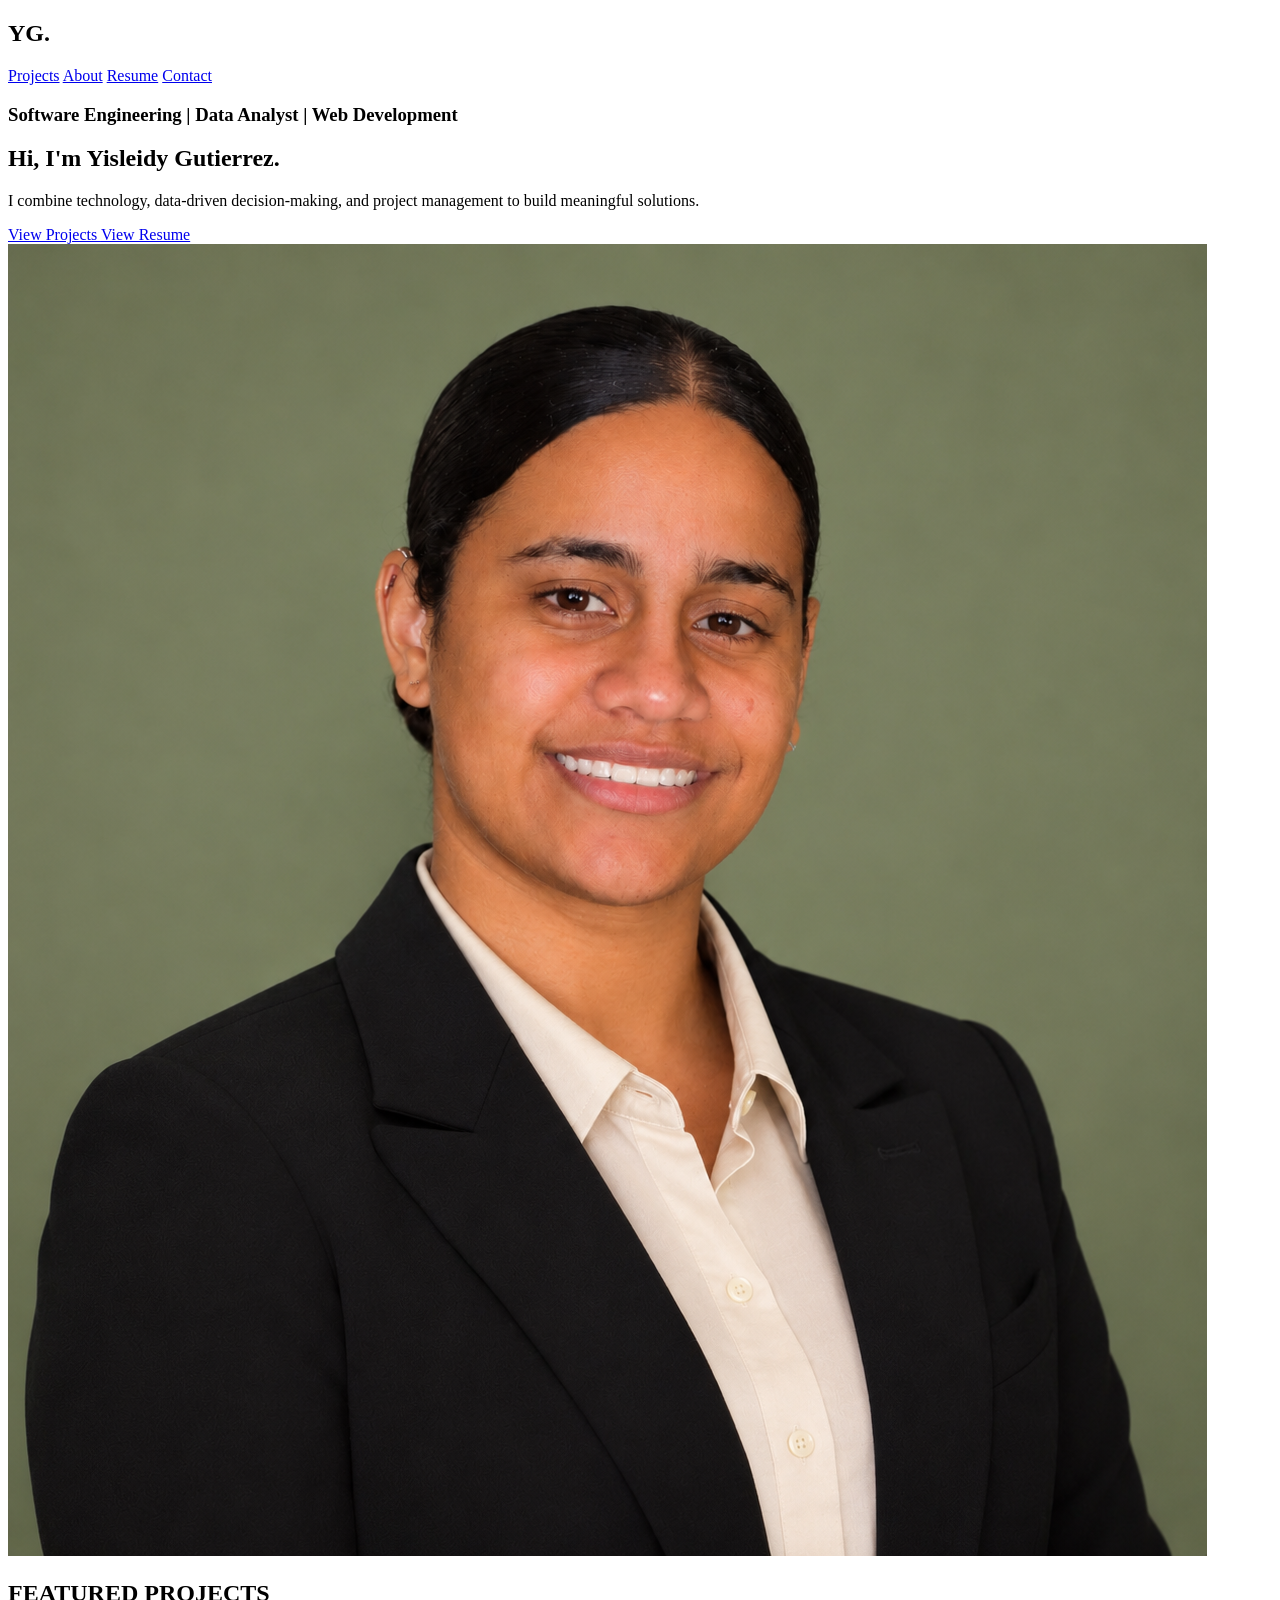
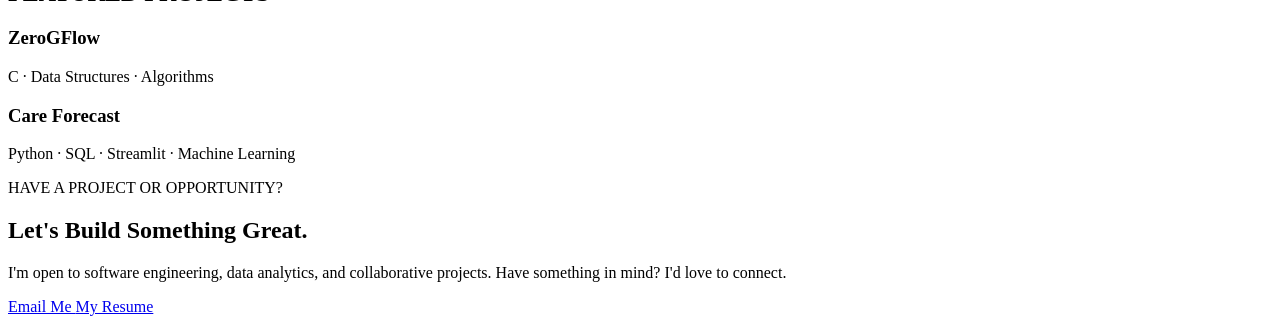
==== index.html @ 161207da "feat: added contact, about, resume, and projects buttons" ====
<!DOCTYPE html>
<html lang="en">

<head>
    <meta charset="UTF-8">
    <meta name="viewport" content="width=device-width, initial-scale=1.0">
    <title>Yisleidy Gutierrez | Portfolio</title>
    <link rel="stylesheet" href="styles.css">
</head>

<body>
    <header>
        <nav class="navbar">
            <h2 class="logo">YG.</h2>
            <div class="nav-links">
                <a href="projects.html">Projects</a>
                <a href="about.html">About</a>
                <a href="resume.html">Resume</a>
                <a href="index.html#contact">Contact</a>
            </div>
        </nav>
    </header>

<main>
    <!-- hero section -->
    <section class="port-hero">
        <div class="port-introduction">
            <h3 class="subtitle">
                Software Engineering | Data Analyst | Web Development
            </h3>

            <h1>Hi, I'm Yisleidy Gutierrez.</h1>

            <p>I combine technology, data-driven
            decision-making, and project management
            to build meaningful solutions. </p>

            <div class="hero-buttons">
                   <a href="projects.html" class="btn-primary">
                    View Projects </a>

                    <a href="resume.html" class="btn-secondary">View Resume</a>
            </div>
        </div>

        <img src="./images/Headshot.png" alt="Professional headshot" class="headshot">
    </section>

    <!-- featured projects section -->
    <section id="projects" class="projects">

        <h2>FEATURED PROJECTS</h2>

        <div class="project-container">

            <div class="project-card">
                <h3>ZeroGFlow</h3>
                <p>C · Data Structures · Algorithms</p>
            </div>

            <div class="project-card">
                <h3>Care Forecast</h3>
                <p>Python · SQL · Streamlit · Machine Learning</p>
            </div>

        </div>
    </section>

    <!-- contact section -->
    <section id="contact">
    <div class="contact-header">
        <p class="contact-tag">
            HAVE A PROJECT OR OPPORTUNITY?
        </p>

        <h2>Let's Build Something Great.</h2>

        <p class="contact-intro">
            I'm open to software engineering, data analytics,
            and collaborative projects. Have something in mind?
            I'd love to connect.
        </p>

        <div class="contact-buttons">
            <a href="mailto:yisleidy.gnunez@gmail.com" class="contact-btn primary-btn"> Email Me
            </a>

            <a href="assets/resume/YG_Resume.pdf" class="contact-btn secondary-btn"download> My Resume
            </a>
        </div>
    </div>

</main>
</body>
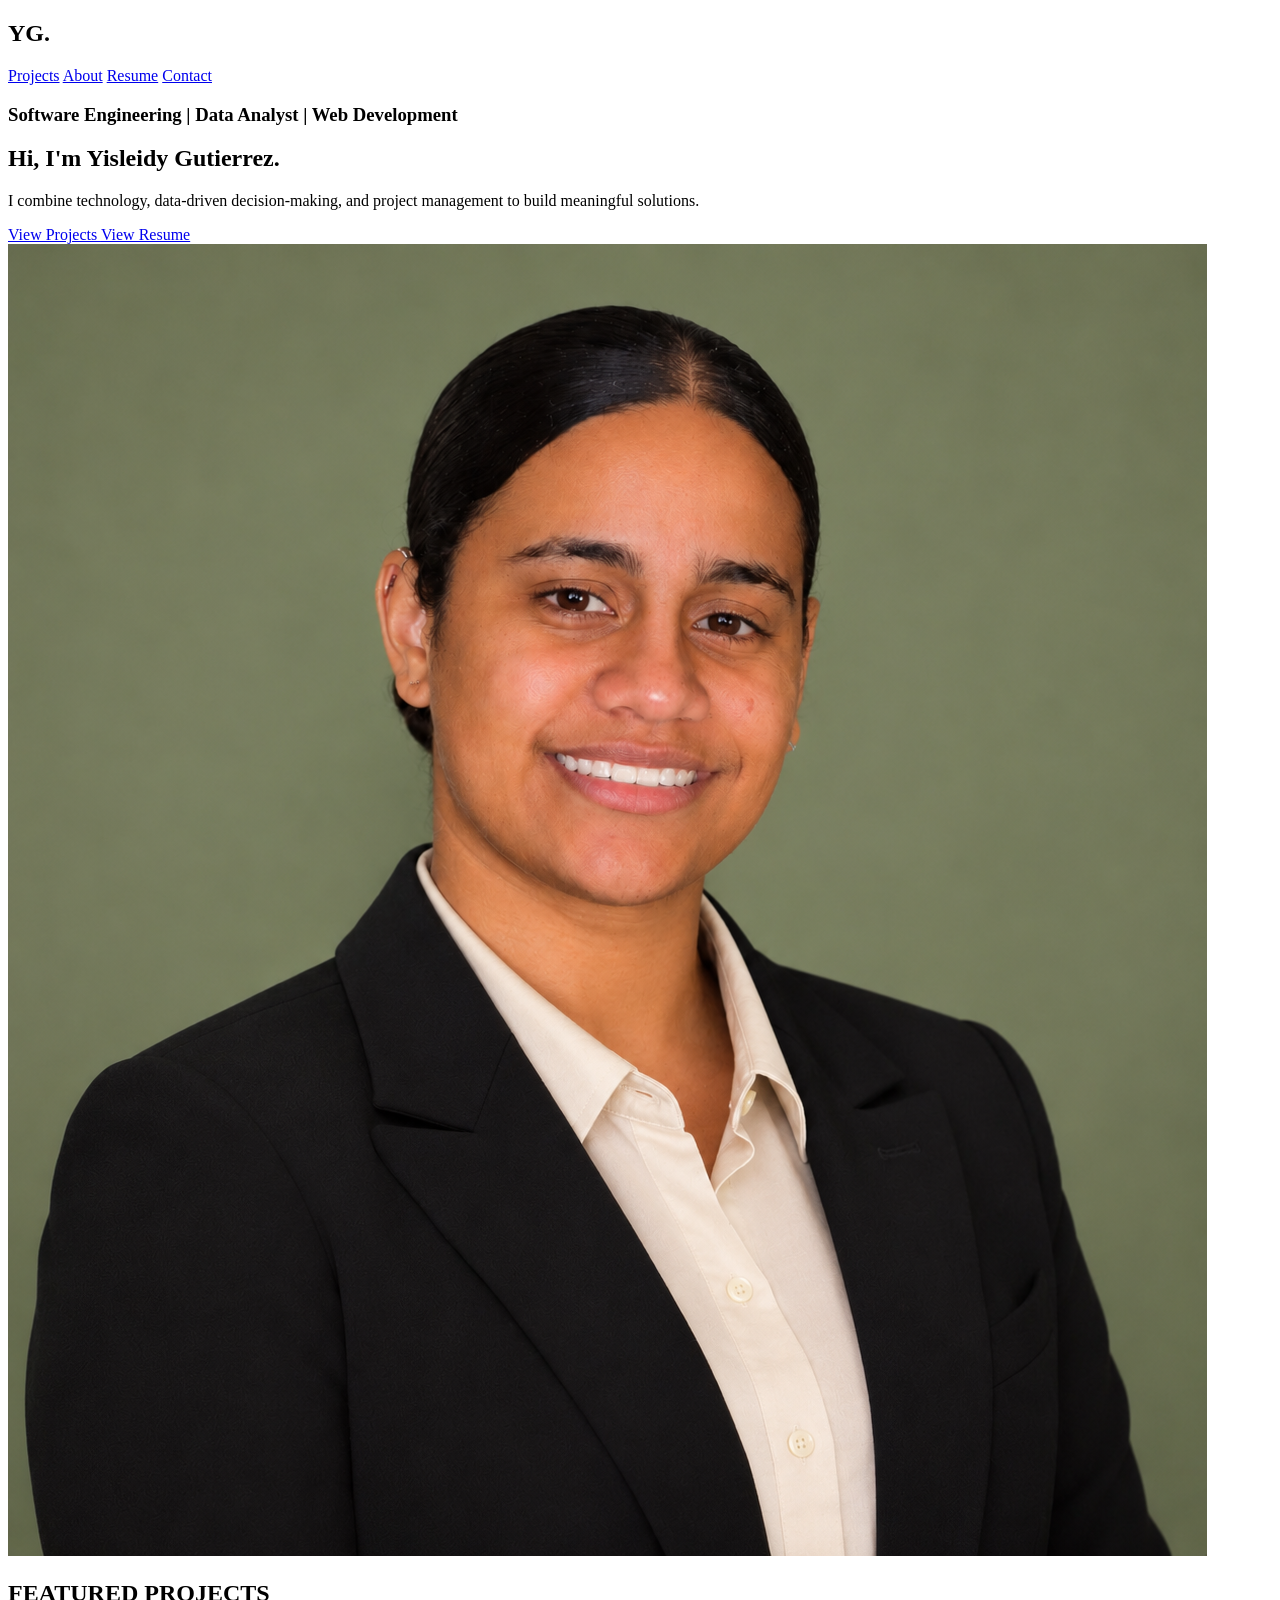
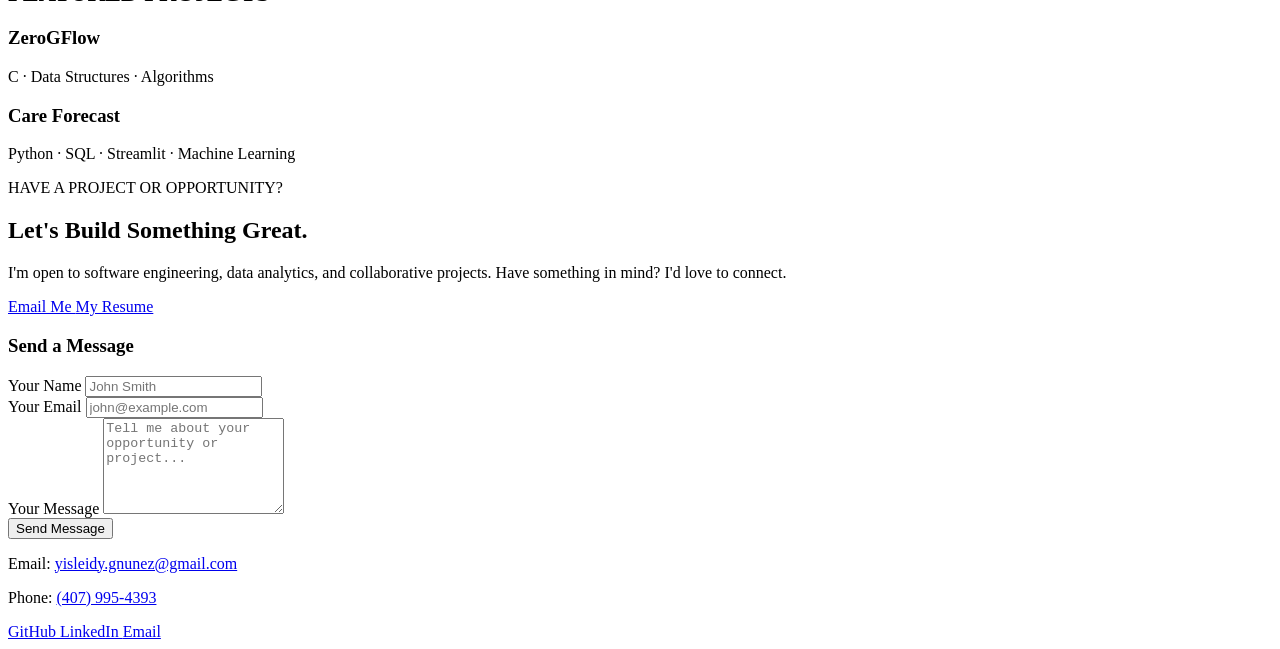
==== commit 3304b8ff: "feat: finished contact section, integrated it within the index.html file" ====
--- a/index.html
+++ b/index.html
@@ -90,5 +90,68 @@
         </div>
     </div>
 
+    <div class="contact-form-container">
+
+        <h3>Send a Message</h3>
+
+        <form id="contactForm">
+
+            <div class="contact-form-row">
+
+                <div class="contact-field">
+                    <label for="contactName"> Your Name </label>
+                    <input type="text" id="contactName" placeholder="John Smith" required>
+                </div>
+
+                <div class="contact-field">
+                    <label for="contactEmail"> Your Email </label>
+
+                    <input type="email" id="contactEmail" placeholder="john@example.com" required>
+                </div>
+
+            </div>
+
+            <div class="contact-field">
+                <label for="contactMessage"> Your Message </label>
+                <textarea id="contactMessage" rows="6" placeholder="Tell me about your opportunity or project..." required></textarea>
+            </div>
+
+            <button type="submit" class="contact-submit"> Send Message </button>
+
+        </form>
+
+        <div class="contact-details">
+            <p> Email: 
+                <a href="mailto:yisleidy.gnunez@gmail.com">
+                    yisleidy.gnunez@gmail.com
+                </a>
+            </p>
+
+            <p>
+                Phone:
+                <a href="tel:+14079954393">
+                    (407) 995-4393
+                </a>
+            </p>
+        </div>
+
+        <div class="contact-socials">
+            <a href="https://github.com/yisleidygnunez" target="_blank" rel="noopener noreferrer">
+                GitHub
+            </a>
+
+          <a href="https://www.linkedin.com/in/yisleidy-gutierrez-nunez-3083171b1" target="_blank" rel="noopener noreferrer">
+                LinkedIn
+            </a>
+
+            <a href="mailto:yisleidy.gnunez@gmail.com">
+                Email
+            </a>
+        </div>
+
+    </div>
+
+</section>
 </main>
-</body>+</body>
+</html>
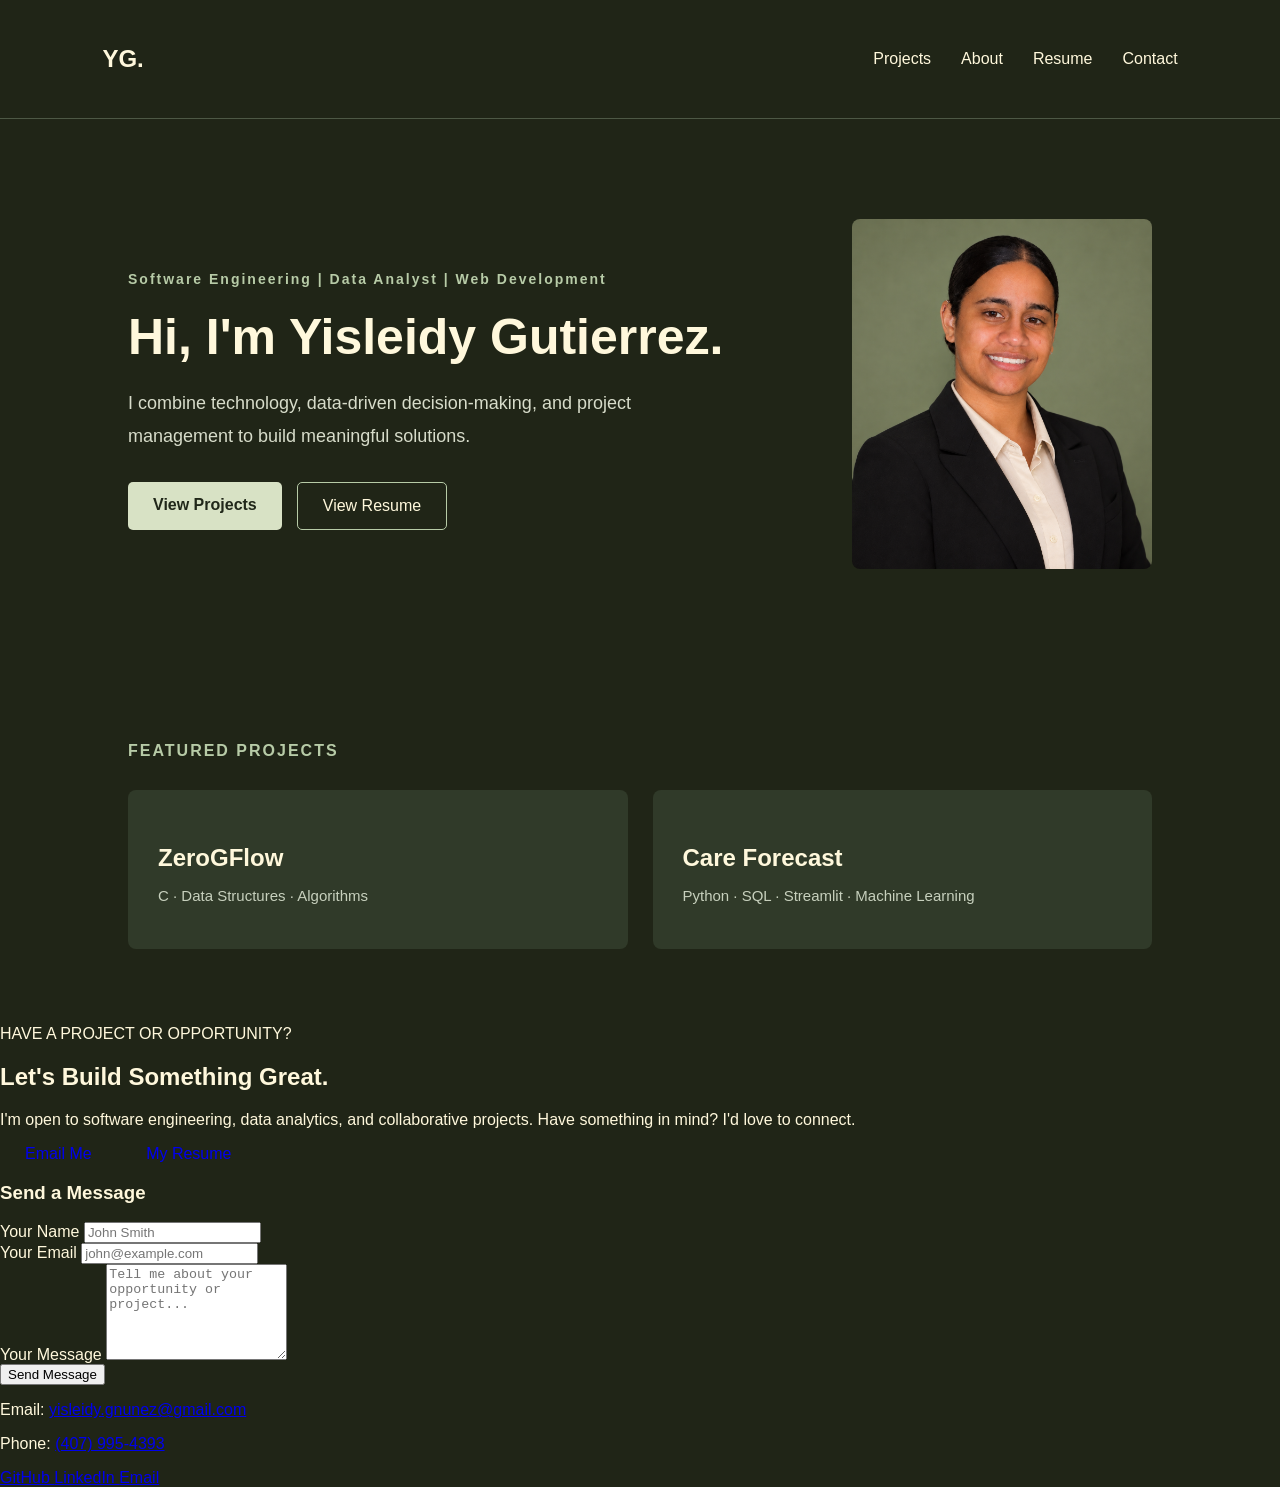
==== commit 039c2af0: "feat: added complete resume section" ====
--- a/index.html
+++ b/index.html
@@ -5,7 +5,7 @@
     <meta charset="UTF-8">
     <meta name="viewport" content="width=device-width, initial-scale=1.0">
     <title>Yisleidy Gutierrez | Portfolio</title>
-    <link rel="stylesheet" href="styles.css">
+    <link rel="stylesheet" href="style.css">
 </head>
 
 <body>
@@ -153,5 +153,8 @@
 
 </section>
 </main>
+
+<script src="contact.js"></script>
+
 </body>
 </html>
--- a/style.css
+++ b/style.css
@@ -0,0 +1,149 @@
+/* 01 | GLOBAL CSS — theme, base, navigation */
+
+:root {
+    --bg: rgb(32, 37, 23);
+    --text: cornsilk;
+    --border: #4D5845;
+    --accent: #B7CBA7;
+    --muted: #D7DCCA;
+    --button: #D8E2C5;
+    --button-text: #202719;
+    --surface: #303A29;
+    --card-text: #C7D0BD;
+    --resume-text: #f9f4da;
+    --resume-accent: #b8cda2;
+    --download: #d4e1bf;
+    --download-text: #1e2517;
+    --sidebar: #293424;
+    --tag: #3b4a34;
+    --timeline: #a6bd91;
+}
+html { scroll-behavior: smooth; }
+body {
+    margin: 0;
+    background-color: var(--bg);
+    color: var(--text);
+    font-family: Arial, Helvetica, sans-serif;
+}
+* { box-sizing: border-box; }
+.navbar {
+    display: flex;
+    align-items: center;
+    justify-content: space-between;
+    padding: 25px 8%;
+    border-bottom: 1px solid var(--border);
+}
+.logo {
+    text-decoration: none;
+    font-weight: bold;
+    font-size: 24px;
+    color: var(--text);
+}
+.nav-links { display: flex; gap: 30px; }
+.nav-links a {
+    color: var(--text);
+    text-decoration: none;
+    font-size: 16px;
+}
+.nav-links a:hover, .nav-links a.active { color: var(--accent); }
+/* Mobile layout */
+@media (max-width: 768px) {
+    .navbar { flex-direction: column; gap: 15px; }
+    .nav-links {
+        flex-wrap: wrap;
+        justify-content: center;
+        gap: 15px;
+    }
+}
+
+
+
+/* 02 | SHARED BUTTONS */
+
+.btn-primary, .btn-secondary, .contact-btn {
+    padding: 14px 25px;
+    text-decoration: none;
+    border-radius: 5px;
+}
+.btn-primary {
+    background-color: var(--button);
+    color: var(--button-text);
+    font-weight: bold;
+}
+.btn-secondary { border: 1px solid var(--accent); color: var(--text); }
+.btn-primary:hover { background-color: var(--accent); }
+.btn-secondary:hover { background-color: var(--surface); }
+
+
+
+/* 03 | INDEX.CSS — homepage, hero, featured projects */
+
+.port-hero {
+    display: flex;
+    align-items: center;
+    justify-content: space-between;
+    gap: 60px;
+    padding: 100px 10%;
+}
+.port-introduction { max-width: 600px; }
+.subtitle {
+    font-size: 14px;
+    color: var(--accent);
+    letter-spacing: 2px;
+}
+.port-introduction h1 {
+    font-size: 50px;
+    line-height: 1.2;
+    margin: 20px 0;
+}
+.port-introduction p {
+    font-size: 18px;
+    line-height: 1.8;
+    color: var(--muted);
+}
+.headshot {
+    width: 300px;
+    height: 350px;
+    object-fit: cover;
+    border-radius: 8px;
+    flex-shrink: 0;
+}
+.hero-buttons {
+    display: flex;
+    gap: 15px;
+    margin-top: 30px;
+}
+.projects { padding: 60px 10%; }
+.projects h2 {
+    font-size: 16px;
+    letter-spacing: 2px;
+    color: var(--accent);
+    margin-bottom: 30px;
+}
+.project-container { display: flex; gap: 25px; }
+.project-card {
+    flex: 1;
+    background-color: var(--surface);
+    padding: 30px;
+    border-radius: 8px;
+}
+.project-card h3 { font-size: 24px; margin-bottom: 10px; }
+.project-card p { color: var(--card-text); font-size: 15px; }
+/* Mobile layout */
+@media (max-width: 768px) {
+    .port-hero {
+        flex-direction: column-reverse;
+        align-items: flex-start;
+        padding: 50px 6%;
+        gap: 30px;
+    }
+    .port-introduction h1 { font-size: 36px; }
+    .headshot {
+        width: 250px;
+        height: 250px;
+        max-width: 100%;
+    }
+    .projects { padding: 40px 6%; }
+    .project-container { flex-direction: column; }
+    .hero-buttons { flex-wrap: wrap; }
+}
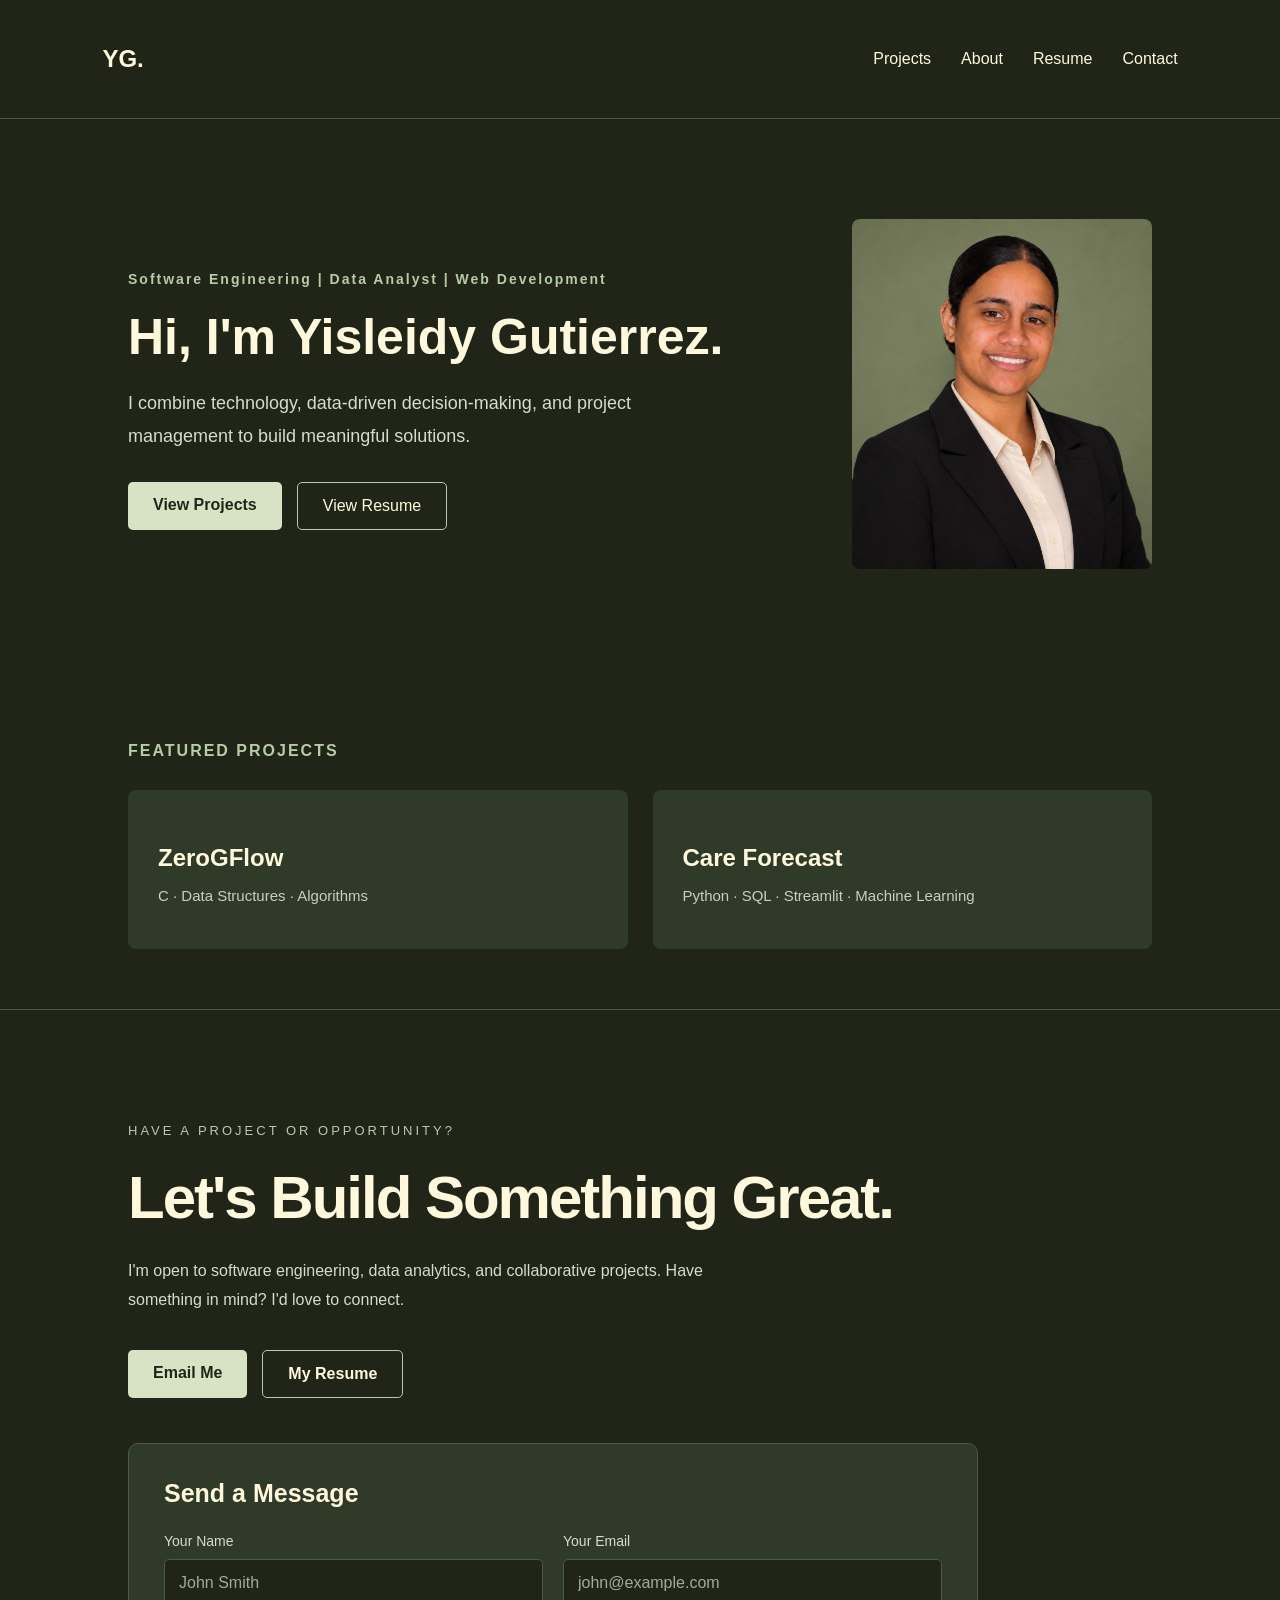
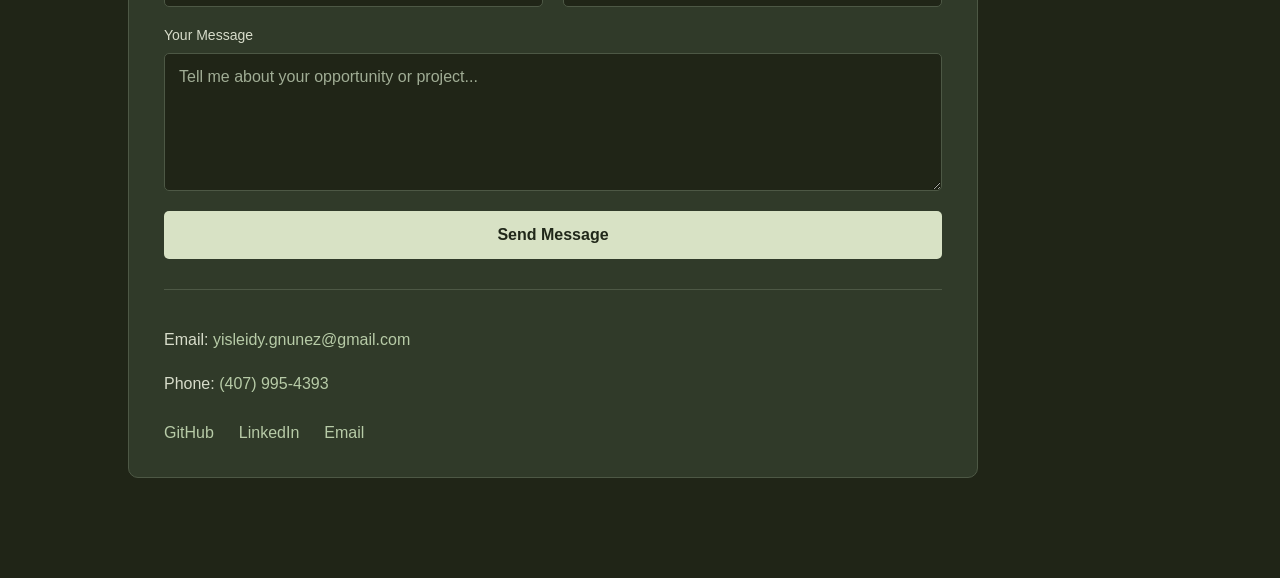
==== commit 3fd6adcf: "fix: resume download button in homepage" ====
--- a/index.html
+++ b/index.html
@@ -85,7 +85,7 @@
             <a href="mailto:yisleidy.gnunez@gmail.com" class="contact-btn primary-btn"> Email Me
             </a>
 
-            <a href="assets/resume/YG_Resume.pdf" class="contact-btn secondary-btn"download> My Resume
+            <a href="YG_Resume.pdf" class="contact-btn secondary-btn"download> My Resume
             </a>
         </div>
     </div>
--- a/style.css
+++ b/style.css
@@ -147,3 +147,468 @@
     .project-container { flex-direction: column; }
     .hero-buttons { flex-wrap: wrap; }
 }
+
+#contact {
+    padding: 100px 10%;
+    border-top: 1px solid var(--border);
+    scroll-margin-top: 30px;
+}
+.contact-header { max-width: 850px; margin-bottom: 45px; }
+.contact-tag {
+    color: var(--accent);
+    font-size: 13px;
+    letter-spacing: 3px;
+}
+.contact-header h2 {
+    font-size: clamp(35px, 5vw, 60px);
+    letter-spacing: -2px;
+    margin: 25px 0;
+}
+.contact-intro {
+    color: var(--muted);
+    max-width: 650px;
+    line-height: 1.8;
+}
+.contact-buttons {
+    display: flex;
+    flex-wrap: wrap;
+    gap: 15px;
+    margin-top: 35px;
+}
+.contact-btn { display: inline-block; font-weight: bold; }
+#contact .primary-btn, .contact-submit { background: var(--button); color: var(--button-text); }
+#contact .primary-btn:hover, .contact-submit:hover { background: var(--accent); }
+#contact .secondary-btn { border: 1px solid var(--accent); color: var(--text); }
+#contact .secondary-btn:hover { background: var(--surface); }
+.contact-form-container {
+    background: var(--surface);
+    border: 1px solid var(--border);
+    border-radius: 10px;
+    padding: 35px;
+    max-width: 850px;
+}
+.contact-form-container h3 { font-size: 25px; margin: 0 0 25px; }
+.contact-form-row {
+    display: grid;
+    grid-template-columns: repeat(2, minmax(0, 1fr));
+    gap: 20px;
+}
+.contact-field {
+    display: flex;
+    flex-direction: column;
+    gap: 10px;
+    margin-bottom: 20px;
+    min-width: 0;
+}
+.contact-field label { color: var(--muted); font-size: 14px; }
+.contact-field input, .contact-field textarea {
+    width: 100%;
+    background: var(--bg);
+    color: var(--text);
+    border: 1px solid var(--border);
+    border-radius: 5px;
+    padding: 14px;
+    font: inherit;
+}
+.contact-field input:focus, .contact-field textarea:focus {
+    outline: 2px solid var(--accent);
+    outline-offset: 2px;
+}
+.contact-field input::placeholder, .contact-field textarea::placeholder { color: #A0AD95; }
+.contact-field textarea { resize: vertical; }
+.contact-submit {
+    width: 100%;
+    padding: 15px;
+    border: 0;
+    border-radius: 5px;
+    font: inherit;
+    font-weight: bold;
+    cursor: pointer;
+}
+.contact-details {
+    margin-top: 30px;
+    padding-top: 20px;
+    border-top: 1px solid var(--border);
+    color: var(--muted);
+    line-height: 1.8;
+    overflow-wrap: anywhere;
+}
+.contact-socials {
+    display: flex;
+    flex-wrap: wrap;
+    gap: 25px;
+    margin-top: 25px;
+}
+.contact-details a, .contact-socials a { color: var(--accent); text-decoration: none; }
+.contact-details a:hover, .contact-socials a:hover { text-decoration: underline; }
+/* Mobile layout */
+@media (max-width: 768px) {
+    #contact { padding: 60px 6%; }
+    .contact-form-row { grid-template-columns: 1fr; gap: 0; }
+    .contact-form-container { padding: 25px; }
+}
+/* Accessibility: reduced motion */
+@media (prefers-reduced-motion: reduce) {
+    html { scroll-behavior: auto; }
+    *, *::before, *::after { transition: none !important; }
+}
+
+/* 04 | RESUME.CSS — resume page */
+
+.resume-page {
+    max-width: 1200px;
+    margin: 0 auto;
+    padding: 90px 40px;
+    color: var(--resume-text);
+}
+.resume-heading { margin-bottom: 75px; }
+.resume-label {
+    color: var(--resume-accent);
+    font-size: 14px;
+    letter-spacing: 3px;
+    font-weight: bold;
+}
+.resume-heading h1 { font-size: clamp(42px, 5vw, 70px); margin: 20px 0; }
+.resume-heading p { max-width: 650px; line-height: 1.8; }
+.download-btn {
+    display: inline-block;
+    margin-top: 30px;
+    padding: 16px 30px;
+    background-color: var(--download);
+    color: var(--download-text);
+    text-decoration: none;
+    font-weight: bold;
+    border-radius: 6px;
+    transition: 0.3s;
+}
+.download-btn:hover { background-color: var(--resume-accent); transform: translateY(-2px); }
+.resume-grid {
+    display: grid;
+    grid-template-columns: 2fr 1fr;
+    gap: 80px;
+}
+.resume-section { margin-bottom: 65px; }
+.resume-section h2,
+.resume-sidebar h2 {
+    font-size: 26px;
+    margin-bottom: 30px;
+    color: var(--resume-text);
+}
+.resume-entry {
+    border-left: 2px solid var(--timeline);
+    padding-left: 25px;
+    margin-bottom: 35px;
+}
+.resume-entry h3 { font-size: 20px; margin-bottom: 8px; }
+.resume-subtitle {
+    color: var(--resume-accent);
+    font-weight: bold;
+    margin-bottom: 12px;
+}
+.resume-entry p { line-height: 1.8; }
+.resume-sidebar {
+    background-color: var(--sidebar);
+    padding: 35px;
+    border-radius: 12px;
+    align-self: start;
+}
+.resume-sidebar h2 { font-size: 21px; margin-top: 30px; }
+.resume-sidebar h2:first-child { margin-top: 0; }
+.resume-sidebar p { margin-bottom: 14px; line-height: 1.6; }
+.skill-tags {
+    display: flex;
+    flex-wrap: wrap;
+    gap: 10px;
+    margin-bottom: 35px;
+}
+.skill-tags span {
+    padding: 8px 14px;
+    background-color: var(--tag);
+    border-radius: 6px;
+    font-size: 13px;
+}
+.resume-project-link {
+    display: inline-block;
+    margin-top: 15px;
+    color: var(--resume-accent);
+    text-decoration: none;
+}
+.resume-project-link:hover { text-decoration: underline; }
+/* Mobile layout */
+@media (max-width: 768px) {
+    .resume-page { padding: 55px 20px; }
+    .resume-grid { grid-template-columns: 1fr; gap: 30px; }
+    .resume-heading { margin-bottom: 45px; }
+    .resume-sidebar { padding: 25px; }
+}
+
+/* 05 | ABOUT.CSS — about page */
+
+.about-page {
+    max-width: 1150px;
+    margin: 0 auto;
+    padding: 100px 8%;
+}
+.about-intro { padding-bottom: 90px; border-bottom: 1px solid var(--border); }
+.about-eyebrow {
+    color: var(--accent);
+    font-size: 13px;
+    letter-spacing: 3px;
+    margin-bottom: 30px;
+}
+.about-intro h1 {
+    font-size: clamp(48px, 7vw, 90px);
+    line-height: 1.1;
+    margin: 0 0 25px;
+    letter-spacing: -2px;
+}
+.about-intro h2 {
+    color: var(--accent);
+    font-size: clamp(20px, 3vw, 30px);
+    font-weight: normal;
+    max-width: 750px;
+    line-height: 1.5;
+}
+.about-story { padding: 90px 0; max-width: 780px; }
+.about-story h2 { font-size: 34px; margin-bottom: 35px; }
+.about-story p {
+    color: var(--muted);
+    font-size: 18px;
+    line-height: 1.9;
+    margin-bottom: 25px;
+}
+.about-statement {
+    background-color: var(--surface);
+    border-radius: 10px;
+    padding: 65px;
+    margin-bottom: 90px;
+}
+.about-statement p {
+    color: var(--accent);
+    font-size: 13px;
+    letter-spacing: 3px;
+}
+.about-statement h2 {
+    font-size: clamp(28px, 4vw, 46px);
+    line-height: 1.4;
+    font-weight: 500;
+    max-width: 850px;
+}
+.about-values {
+    display: grid;
+    grid-template-columns: repeat(3, 1fr);
+    gap: 35px;
+    margin-bottom: 110px;
+}
+.about-value { border-top: 2px solid var(--accent); padding-top: 25px; }
+.about-value span { color: var(--accent); font-size: 14px; }
+.about-value h3 { font-size: 25px; margin: 20px 0; }
+.about-value p { color: var(--muted); line-height: 1.8; }
+.about-ending { border-top: 1px solid var(--border); padding-top: 65px; }
+.about-ending h2 { font-size: clamp(30px, 4vw, 45px); margin-bottom: 15px; }
+.about-ending p { color: var(--accent); margin-bottom: 40px; }
+.about-ending .btn-primary { display: inline-block; }
+/* Mobile layout */
+@media (max-width: 768px) {
+    .about-page { padding: 60px 6%; }
+    .about-intro { padding-bottom: 55px; }
+    .about-story { padding: 60px 0; }
+    .about-story p { font-size: 16px; }
+    .about-statement { padding: 30px; margin-bottom: 60px; }
+    .about-values {
+        grid-template-columns: 1fr;
+        gap: 35px;
+        margin-bottom: 65px;
+    }
+}
+
+/* 06 | PROJECTS.CSS — dedicated projects page */
+
+.work-page {
+    max-width: 1450px;
+    margin: 0 auto;
+    padding: 90px 8%;
+}
+.work-label, .work-section-heading {
+    color: var(--accent);
+    font-size: 12px;
+    letter-spacing: 2px;
+}
+.work-intro { padding-bottom: 80px; border-bottom: 1px solid var(--border); }
+.work-intro h1 {
+    font-size: clamp(48px, 8vw, 105px);
+    line-height: 1.05;
+    letter-spacing: -4px;
+    margin: 35px 0;
+}
+.work-intro h1 span, .visual-brand h2 span { color: var(--accent); }
+.work-intro-bottom, .work-section-heading, .work-ending {
+    display: flex;
+    justify-content: space-between;
+    gap: 30px;
+    align-items: center;
+}
+.work-intro-bottom { align-items: flex-end; }
+.work-intro-bottom p { max-width: 570px; font-size: 18px; }
+.work-intro-bottom p, .featured-details p, .collection-description, .work-card-content p {
+    color: var(--muted);
+    line-height: 1.8;
+}
+.work-scroll, .work-text-link { color: var(--accent); text-decoration: none; }
+.work-scroll { white-space: nowrap; }
+.work-text-link:hover, .work-scroll:hover { color: var(--text); text-decoration: underline; }
+.work-section-heading { margin-bottom: 30px; }
+.work-featured { padding: 70px 0 90px; }
+.featured-showcase {
+    display: grid;
+    grid-template-columns: 1.3fr 1fr;
+    gap: 55px;
+    align-items: center;
+}
+.featured-visual, .work-card-visual {
+    position: relative;
+    display: flex;
+    align-items: center;
+    justify-content: center;
+}
+.featured-visual {
+    position: relative;
+    min-height: 420px;
+    background: linear-gradient(135deg, #3B4A34, #263221, #161D13);
+    border: 1px solid var(--border);
+    border-radius: 8px;
+    overflow: hidden;
+    padding: 65px 25px;
+}
+
+.visual-number {
+    position: absolute;
+    top: 25px;
+    left: 25px;
+    font-size: 15px;
+    color: var(--accent);
+}
+
+.visual-brand {
+    text-align: center;
+    width: 100%;
+}
+
+.visual-brand h2 {
+    font-size: clamp(32px, 5vw, 65px);
+    margin: 0;
+    letter-spacing: -2px;
+}
+
+.visual-brand p {
+    font-size: 12px;
+    letter-spacing: 3px;
+    margin-top: 15px;
+}
+
+.visual-footer {
+    position: absolute;
+    bottom: 25px;
+    left: 25px;
+    right: 25px;
+    font-size: 11px;
+    letter-spacing: 2px;
+    color: var(--accent);
+}
+
+.filter-btn:hover { border-color: var(--accent); }
+.filter-btn.active {
+    background: var(--button);
+    border-color: var(--button);
+    color: var(--button-text);
+}
+.work-grid {
+    display: grid;
+    grid-template-columns: repeat(3, minmax(0, 1fr));
+    gap: 30px;
+}
+.work-card {
+    border: 1px solid var(--border);
+    border-radius: 8px;
+    overflow: hidden;
+    display: flex;
+    flex-direction: column;
+    transition: transform 0.3s, border-color 0.3s;
+}
+.work-card:hover { transform: translateY(-6px); border-color: var(--accent); }
+.work-card[hidden] { display: none; }
+.work-card-visual { min-height: 210px; }
+.visual-software { background: linear-gradient(135deg, #42553A, #263221); }
+.visual-grade { background: linear-gradient(135deg, #303A29, #192418); }
+.visual-web { background: linear-gradient(135deg, #526047, #303A29); }
+.visual-symbol {
+    font-size: 65px;
+    font-weight: bold;
+    color: var(--button);
+    letter-spacing: -4px;
+}
+.card-number {
+    position: absolute;
+    top: 20px;
+    left: 20px;
+    font-size: 13px;
+}
+.card-language {
+    position: absolute;
+    bottom: 20px;
+    right: 20px;
+    font-size: 11px;
+    letter-spacing: 2px;
+}
+.work-card-content {
+    min-width: 0;
+    overflow-wrap: break-word;
+    padding: 25px;
+    flex: 1;
+    display: flex;
+    flex-direction: column;
+}
+.work-card-content h3 { font-size: 23px; margin: 10px 0; }
+.work-card-content p { font-size: 14px; line-height: 1.7; }
+.work-card-content .work-label { font-size: 10px; letter-spacing: 1.5px; }
+.work-card-content .work-text-link {
+    margin-top: auto;
+    padding-top: 20px;
+    border-top: 1px solid var(--border);
+}
+#empty-projects { color: var(--accent); padding: 30px 0; }
+.work-ending { padding-top: 60px; border-top: 1px solid var(--border); }
+.work-ending h2 { font-size: clamp(28px, 4vw, 45px); letter-spacing: -1px; }
+@media (max-width: 1000px) {
+    .work-grid { grid-template-columns: repeat(2, minmax(0, 1fr)); }
+    .featured-showcase { grid-template-columns: 1fr; gap: 30px; }
+}
+/* Mobile layout */
+@media (max-width: 768px) {
+    .work-page { padding: 55px 6%; }
+    .work-intro { padding-bottom: 45px; }
+    .work-intro h1 { letter-spacing: -2px; }
+    .work-intro-bottom, .work-ending {
+        flex-direction: column;
+        align-items: flex-start;
+        gap: 15px;
+    }
+    .work-grid { grid-template-columns: 1fr; }
+    .featured-visual { min-height: 300px; }
+    .work-section-heading { letter-spacing: 1px; font-size: 10px; }
+}
+
+.work-technologies {
+    display: flex;
+    flex-wrap: wrap;
+    gap: 8px;
+    margin: 20px 0;
+}
+
+.work-technologies span {
+    padding: 6px 12px;
+    background-color: var(--tag);
+    border-radius: 5px;
+    font-size: 12px;
+    color: var(--accent);
+}
